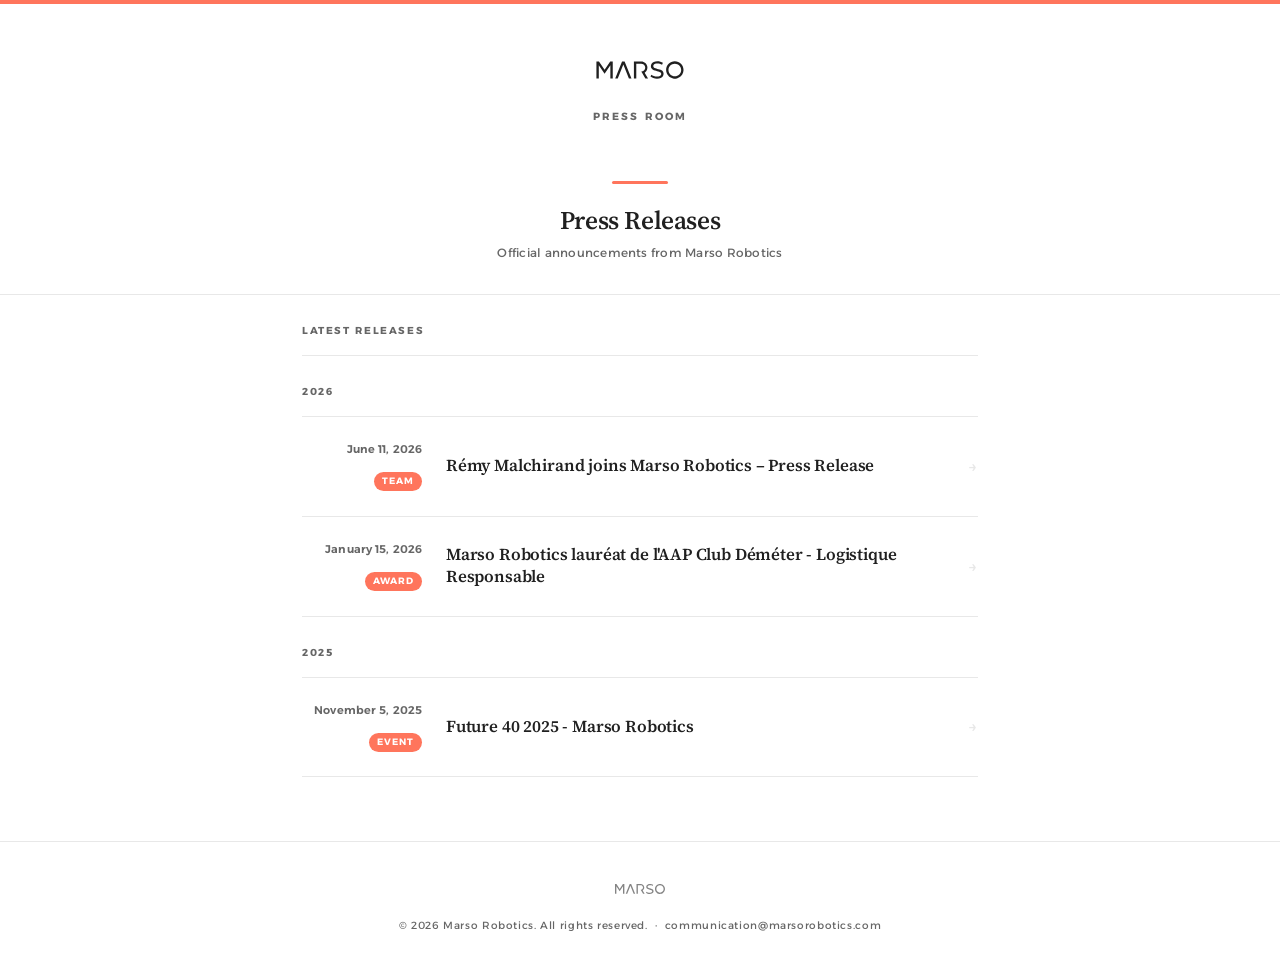
==== index.html @ 1a7bd94d "press: update index" ====
<!DOCTYPE html>
<html lang="en">
<head>
  <meta charset="UTF-8"/>
  <meta name="viewport" content="width=device-width, initial-scale=1.0"/>
  <title>Press Room — Marso Robotics</title>
  <meta name="description" content="Official press releases and announcements from Marso Robotics."/>
  <meta property="og:type" content="website"/>
  <meta property="og:site_name" content="Marso Robotics Press Room"/>
  <meta property="og:title" content="Marso Robotics — Press Room"/>
  <meta property="og:description" content="Official press releases and announcements from Marso Robotics."/>
  <meta property="og:url" content="https://press.marsorobotics.com"/>
  <meta property="og:image" content="https://press.marsorobotics.com/assets/og-image.png"/>
  <meta property="og:image:width" content="1586"/>
  <meta property="og:image:height" content="680"/>
  <meta name="twitter:card" content="summary_large_image"/>
  <meta name="twitter:image" content="https://press.marsorobotics.com/assets/og-image.png"/>
  <link rel="preconnect" href="https://fonts.googleapis.com"/>
  <link rel="preconnect" href="https://fonts.gstatic.com" crossorigin/>
  <link href="https://fonts.googleapis.com/css2?family=Alexandria:wght@400;600;700&family=Source+Serif+4:ital,opsz,wght@0,8..60,400;0,8..60,600;1,8..60,400&display=swap" rel="stylesheet"/>
  <style>
    *,*::before,*::after{box-sizing:border-box;margin:0;padding:0}
    :root{--orange:#FF755C;--orange-dark:#F15C42;--ink:#202020;--ink-light:#666;--mid:#E8E8E8}
    body{font-family:'Alexandria',-apple-system,sans-serif;color:var(--ink);background:#fff;-webkit-font-smoothing:antialiased;line-height:1.6}
    .header-bar{height:4px;background:var(--orange);width:100%}
    .site-header{text-align:center;padding:2.5rem 2rem 1.75rem}
    .site-header .logo{height:52px;display:block;margin:0 auto}
    .press-room-label{margin-top:0.8rem;font-size:0.65rem;font-weight:700;letter-spacing:0.2em;text-transform:uppercase;color:var(--ink-light)}
    .page-intro{text-align:center;padding:1.75rem 2rem 2rem;border-bottom:1px solid var(--mid)}
    .orange-rule{width:56px;height:3px;background:var(--orange);border-radius:2px;margin:0 auto 1.25rem}
    .page-title{font-family:'Source Serif 4',Georgia,serif;font-size:1.6rem;font-weight:600;color:var(--ink);letter-spacing:-0.015em;line-height:1.25;margin-bottom:0.4rem}
    .page-sub{font-size:0.75rem;color:var(--ink-light);letter-spacing:0.02em}
    .container{max-width:740px;margin:0 auto;padding:0 2rem 4rem}
    .section-label{font-size:0.63rem;font-weight:700;letter-spacing:0.16em;text-transform:uppercase;color:var(--ink-light);padding:1.75rem 0 1rem;border-bottom:1px solid var(--mid)}
    .press-item{display:flex;align-items:center;gap:1.5rem;padding:1.5rem 0;border-bottom:1px solid var(--mid);text-decoration:none;color:inherit;transition:opacity .15s}
    .press-item-left{flex-shrink:0;width:120px;text-align:right}
    .press-item-date{display:block;font-size:0.7rem;font-weight:600;color:var(--ink-light);letter-spacing:0.01em;margin-bottom:0.45rem}
    .press-item-tag{display:inline-block;font-size:0.58rem;font-weight:700;letter-spacing:0.1em;text-transform:uppercase;background:var(--orange);color:#fff;padding:2px 8px;border-radius:99px}
    .press-item-body{flex:1;min-width:0}
    .press-item-title{font-family:'Source Serif 4',Georgia,serif;font-size:1.05rem;font-weight:600;color:var(--ink);line-height:1.35;letter-spacing:-0.01em;transition:color .15s}
    .press-item:hover .press-item-title{color:var(--orange)}
    .press-item-arrow{flex-shrink:0;color:var(--mid);font-size:1rem;transition:color .15s,transform .15s}
    .press-item:hover .press-item-arrow{color:var(--orange);transform:translateX(3px)}
    .empty-state{text-align:center;padding:4rem 0;color:var(--ink-light);font-size:0.875rem;font-family:'Source Serif 4',Georgia,serif;font-style:italic}
    .site-footer{border-top:1px solid var(--mid);padding:2rem 2rem 1.75rem;text-align:center}
    .footer-logo{height:30px;display:block;margin:0 auto 0.85rem;opacity:.55}
    .site-footer p{font-size:0.65rem;letter-spacing:0.06em;color:var(--ink-light)}
    .site-footer a{color:var(--ink-light);text-decoration:none}
    .site-footer a:hover{color:var(--orange)}
    @media(max-width:600px){.press-item-left{width:90px}.press-item-title{font-size:.95rem}.press-item-arrow{display:none}}
  </style>
</head>
<body>
<div class="header-bar"></div>
<header class="site-header">
  <a href="/"><img class="logo" src="assets/logo-primary.svg" alt="Marso Robotics"/></a>
  <p class="press-room-label">Press Room</p>
</header>
<div class="page-intro">
  <div class="orange-rule"></div>
  <h1 class="page-title">Press Releases</h1>
  <p class="page-sub">Official announcements from Marso Robotics</p>
</div>
<div class="container">
  <div class="section-label">Latest releases</div>
  
  <div class="section-label">2026</div>
  <a href="releases/r-my-malchirand-joins-marso.html" class="press-item">
    <div class="press-item-left">
      <span class="press-item-date">June 11, 2026</span>
      <span class="press-item-tag">Team</span>
    </div>
    <div class="press-item-body">
      <div class="press-item-title">Rémy Malchirand joins Marso Robotics – Press Release</div>
    </div>
    <span class="press-item-arrow">&#8594;</span>
  </a>
  <a href="releases/marso-robotics-laur-at-de.html" class="press-item">
    <div class="press-item-left">
      <span class="press-item-date">January 15, 2026</span>
      <span class="press-item-tag">Award</span>
    </div>
    <div class="press-item-body">
      <div class="press-item-title">Marso Robotics lauréat de l'AAP Club Déméter - Logistique Responsable</div>
    </div>
    <span class="press-item-arrow">&#8594;</span>
  </a>
  <div class="section-label">2025</div>
  <a href="releases/future-40-2025-marso-robotics.html" class="press-item">
    <div class="press-item-left">
      <span class="press-item-date">November 5, 2025</span>
      <span class="press-item-tag">Event</span>
    </div>
    <div class="press-item-body">
      <div class="press-item-title">Future 40 2025 - Marso Robotics</div>
    </div>
    <span class="press-item-arrow">&#8594;</span>
  </a>
</div>
<footer class="site-footer">
  <img src="assets/logo-primary.svg" alt="Marso Robotics" class="footer-logo"/>
  <p>&copy; 2026 Marso Robotics. All rights reserved. &nbsp;&middot;&nbsp; <a href="mailto:communication@marsorobotics.com">communication@marsorobotics.com</a></p>
</footer>
</body>
</html>
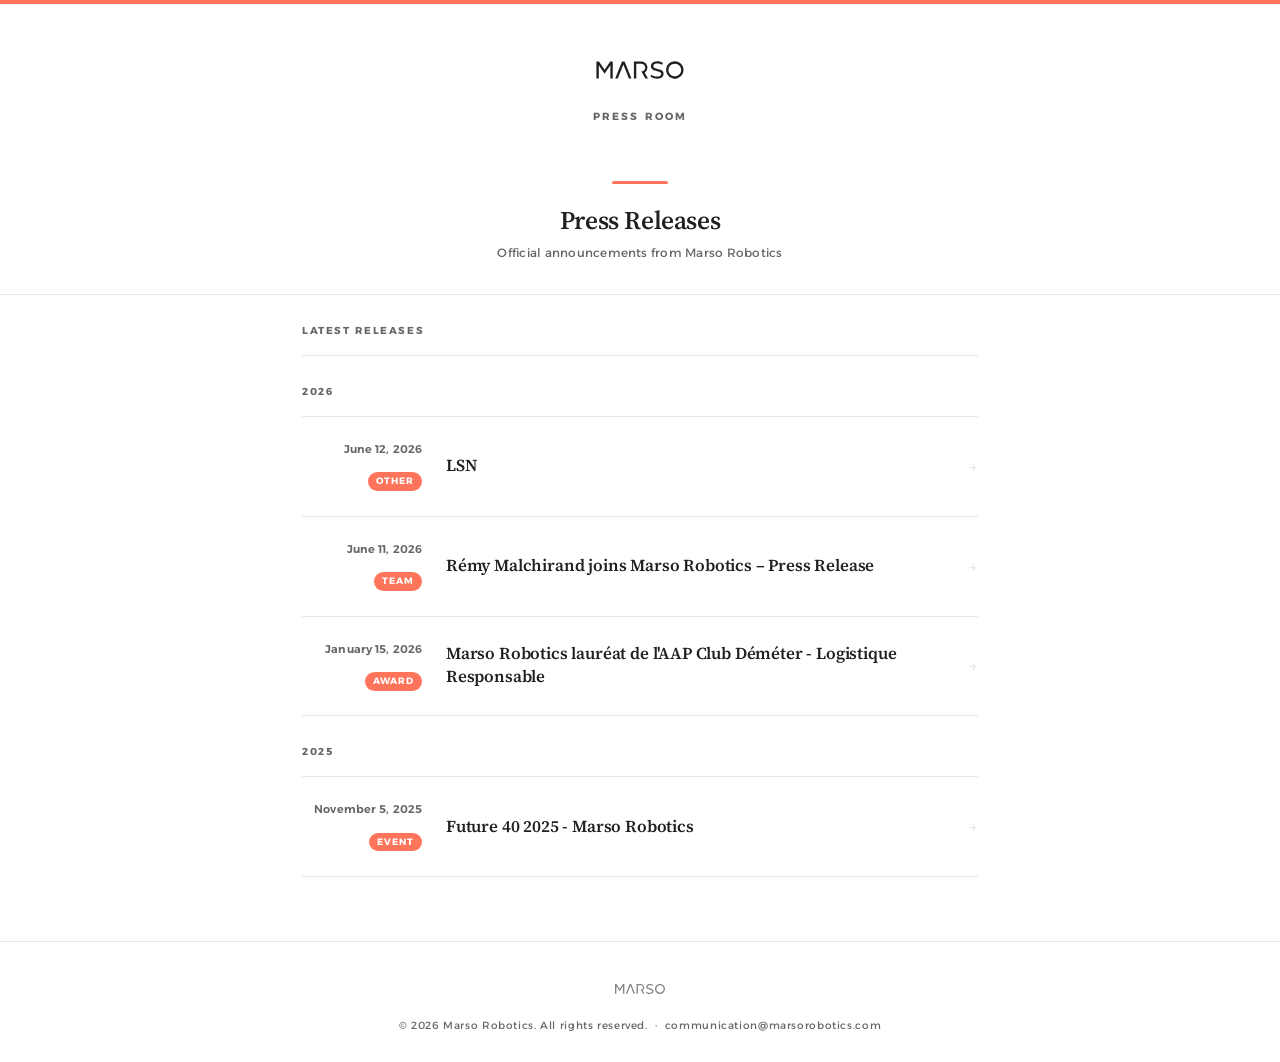
==== commit 3d8237cd: "press: update index" ====
--- a/index.html
+++ b/index.html
@@ -65,6 +65,16 @@
   <div class="section-label">Latest releases</div>
   
   <div class="section-label">2026</div>
+  <a href="releases/lsn.html" class="press-item">
+    <div class="press-item-left">
+      <span class="press-item-date">June 12, 2026</span>
+      <span class="press-item-tag">Other</span>
+    </div>
+    <div class="press-item-body">
+      <div class="press-item-title">LSN</div>
+    </div>
+    <span class="press-item-arrow">&#8594;</span>
+  </a>
   <a href="releases/r-my-malchirand-joins-marso.html" class="press-item">
     <div class="press-item-left">
       <span class="press-item-date">June 11, 2026</span>
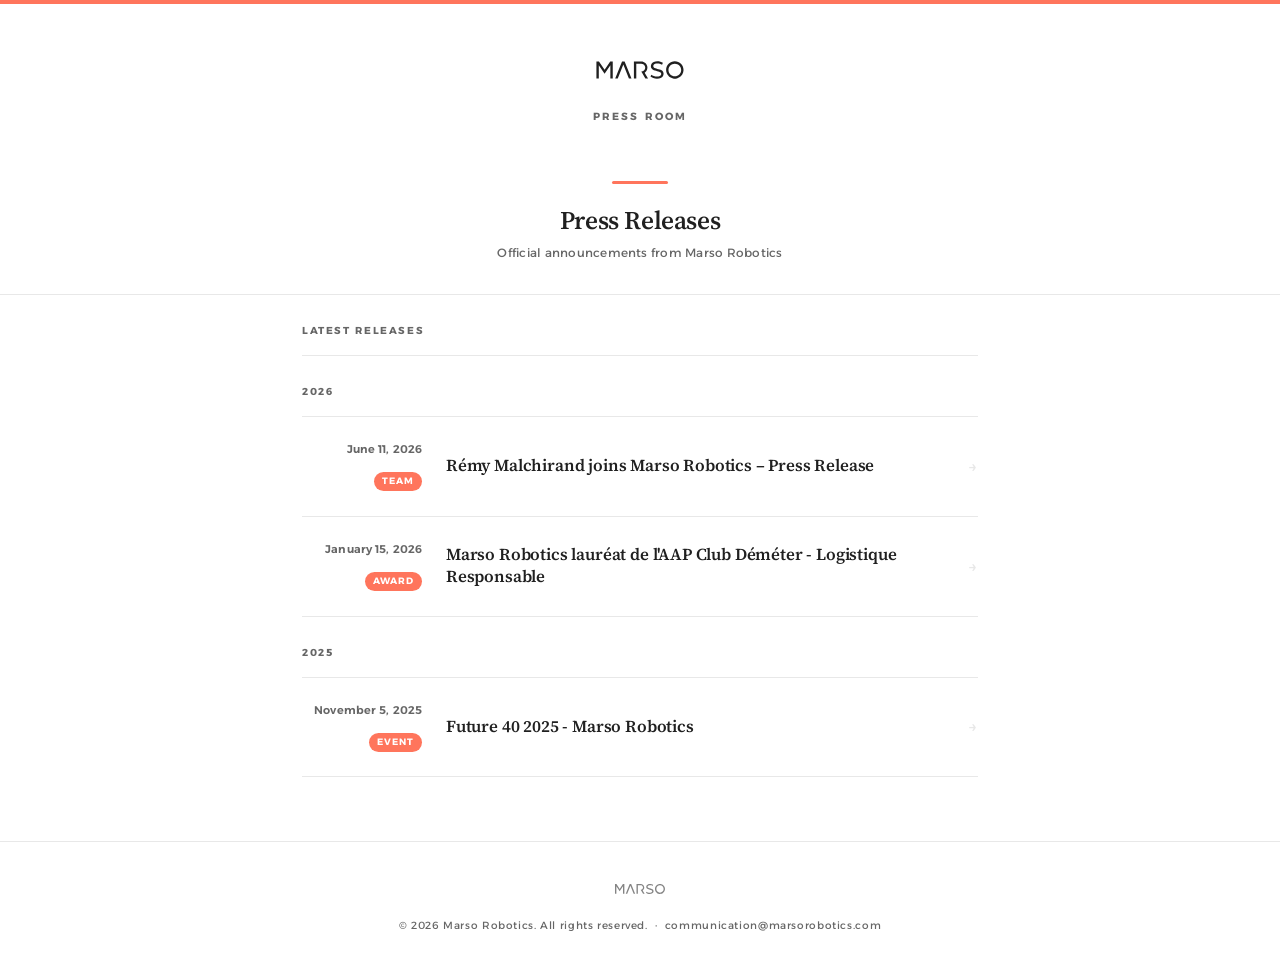
==== commit c3b152da: "press: update index" ====
--- a/index.html
+++ b/index.html
@@ -65,16 +65,6 @@
   <div class="section-label">Latest releases</div>
   
   <div class="section-label">2026</div>
-  <a href="releases/lsn.html" class="press-item">
-    <div class="press-item-left">
-      <span class="press-item-date">June 12, 2026</span>
-      <span class="press-item-tag">Other</span>
-    </div>
-    <div class="press-item-body">
-      <div class="press-item-title">LSN</div>
-    </div>
-    <span class="press-item-arrow">&#8594;</span>
-  </a>
   <a href="releases/r-my-malchirand-joins-marso.html" class="press-item">
     <div class="press-item-left">
       <span class="press-item-date">June 11, 2026</span>
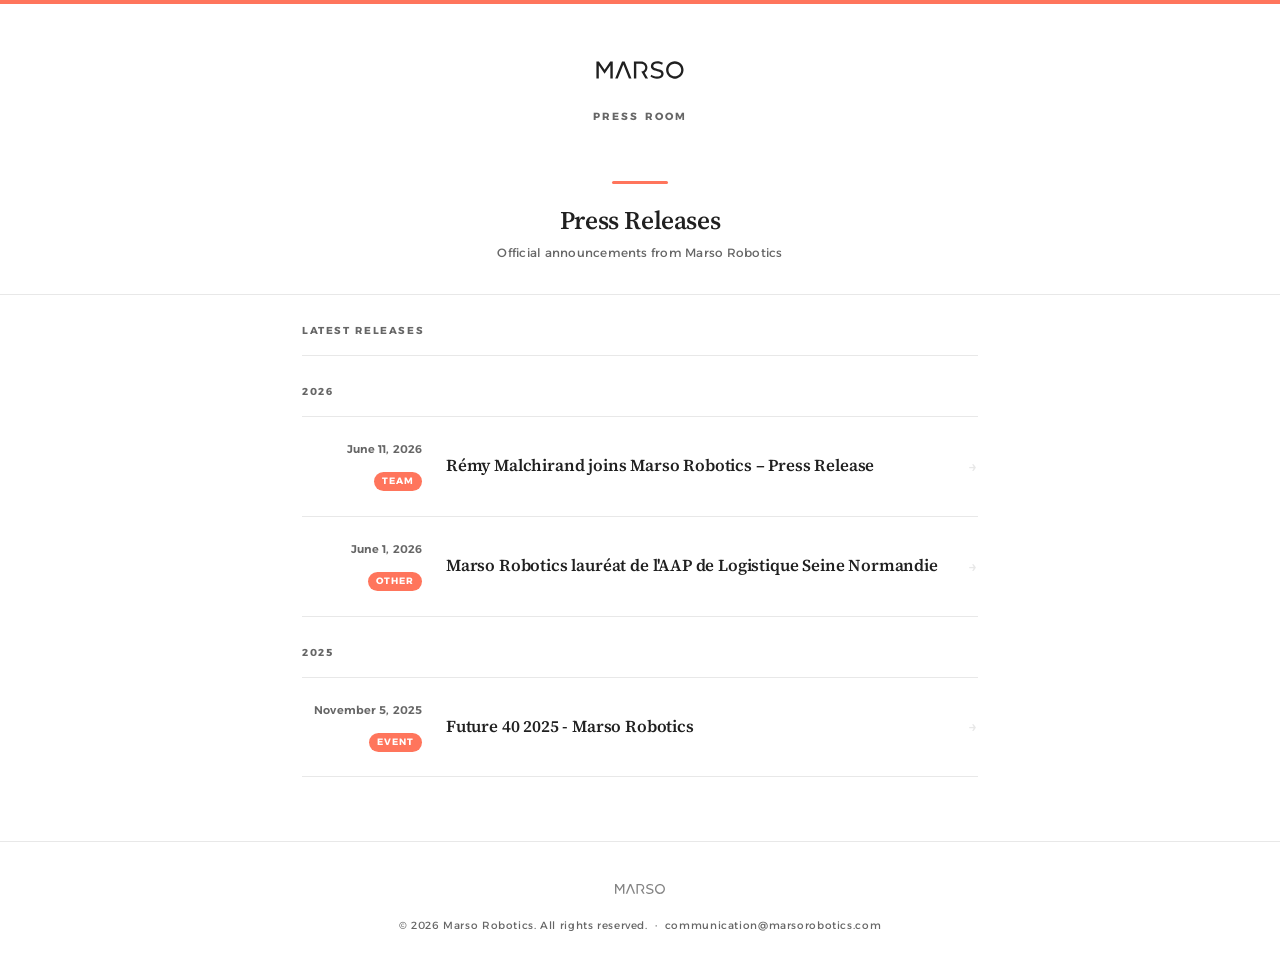
==== commit e0329b13: "press: update index" ====
--- a/index.html
+++ b/index.html
@@ -77,11 +77,11 @@
   </a>
   <a href="releases/marso-robotics-laur-at-de.html" class="press-item">
     <div class="press-item-left">
-      <span class="press-item-date">January 15, 2026</span>
-      <span class="press-item-tag">Award</span>
+      <span class="press-item-date">June 1, 2026</span>
+      <span class="press-item-tag">Other</span>
     </div>
     <div class="press-item-body">
-      <div class="press-item-title">Marso Robotics lauréat de l'AAP Club Déméter - Logistique Responsable</div>
+      <div class="press-item-title">Marso Robotics lauréat de l'AAP de Logistique Seine Normandie</div>
     </div>
     <span class="press-item-arrow">&#8594;</span>
   </a>
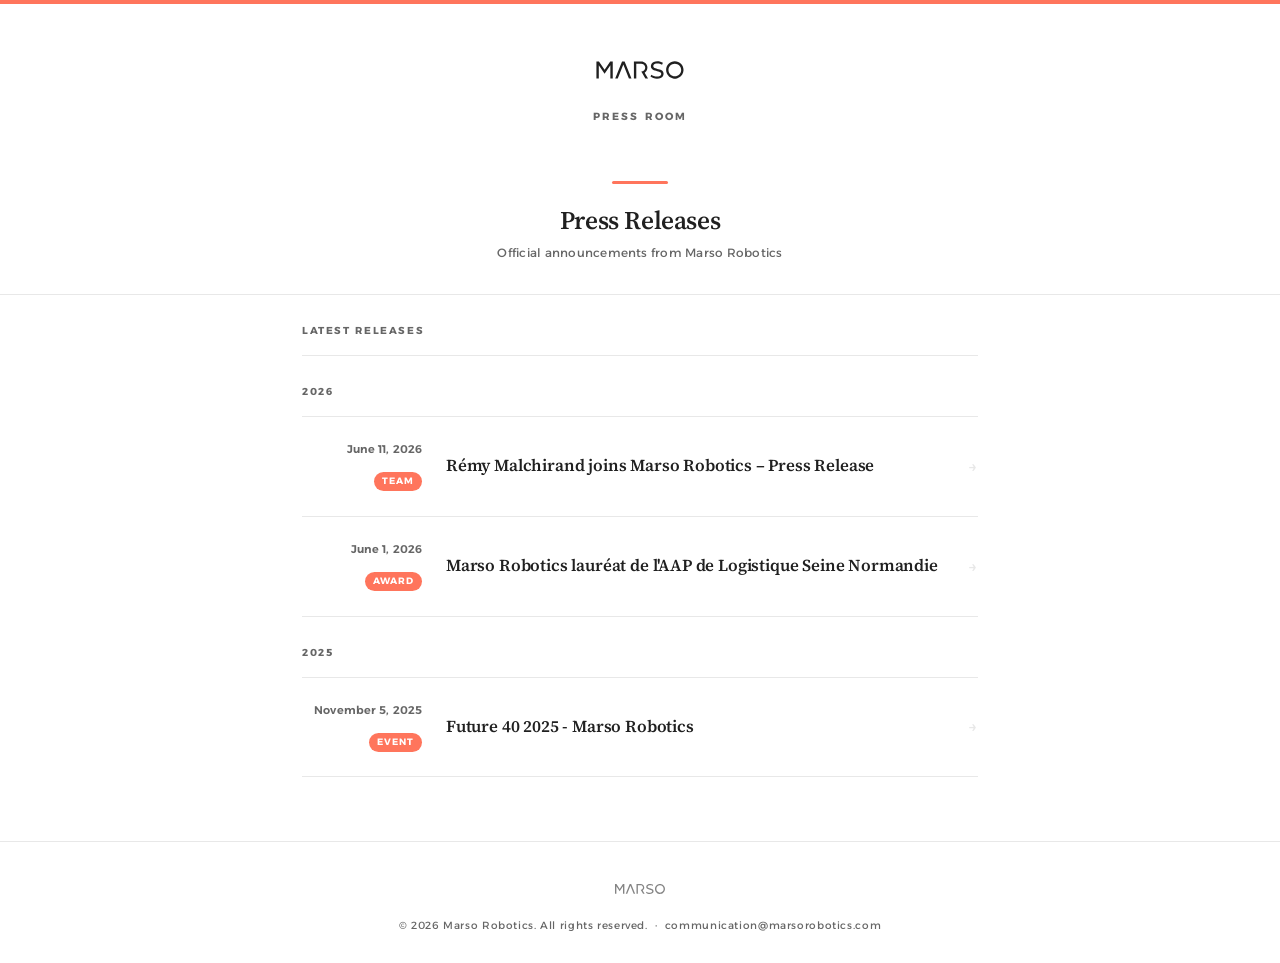
==== commit f5a58654: "press: update index" ====
--- a/index.html
+++ b/index.html
@@ -78,7 +78,7 @@
   <a href="releases/marso-robotics-laur-at-de.html" class="press-item">
     <div class="press-item-left">
       <span class="press-item-date">June 1, 2026</span>
-      <span class="press-item-tag">Other</span>
+      <span class="press-item-tag">Award</span>
     </div>
     <div class="press-item-body">
       <div class="press-item-title">Marso Robotics lauréat de l'AAP de Logistique Seine Normandie</div>
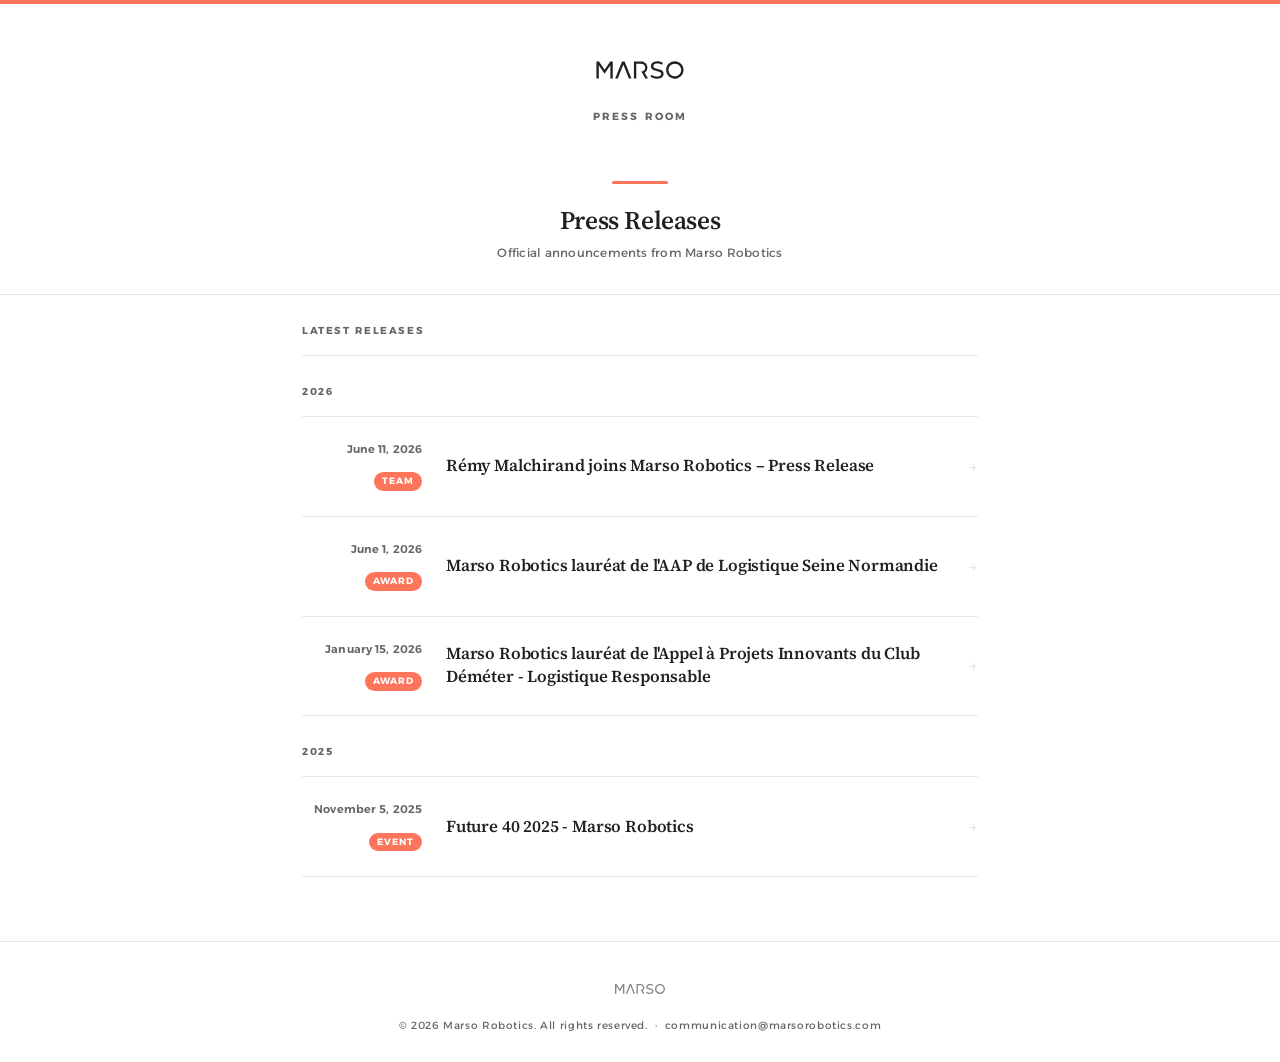
==== commit 2889dfc3: "press: update index" ====
--- a/index.html
+++ b/index.html
@@ -85,6 +85,16 @@
     </div>
     <span class="press-item-arrow">&#8594;</span>
   </a>
+  <a href="releases/marso-robotics-laur-at-de-l-appel-projets.html" class="press-item">
+    <div class="press-item-left">
+      <span class="press-item-date">January 15, 2026</span>
+      <span class="press-item-tag">Award</span>
+    </div>
+    <div class="press-item-body">
+      <div class="press-item-title">Marso Robotics lauréat de l'Appel à Projets Innovants du Club Déméter - Logistique Responsable</div>
+    </div>
+    <span class="press-item-arrow">&#8594;</span>
+  </a>
   <div class="section-label">2025</div>
   <a href="releases/future-40-2025-marso-robotics.html" class="press-item">
     <div class="press-item-left">
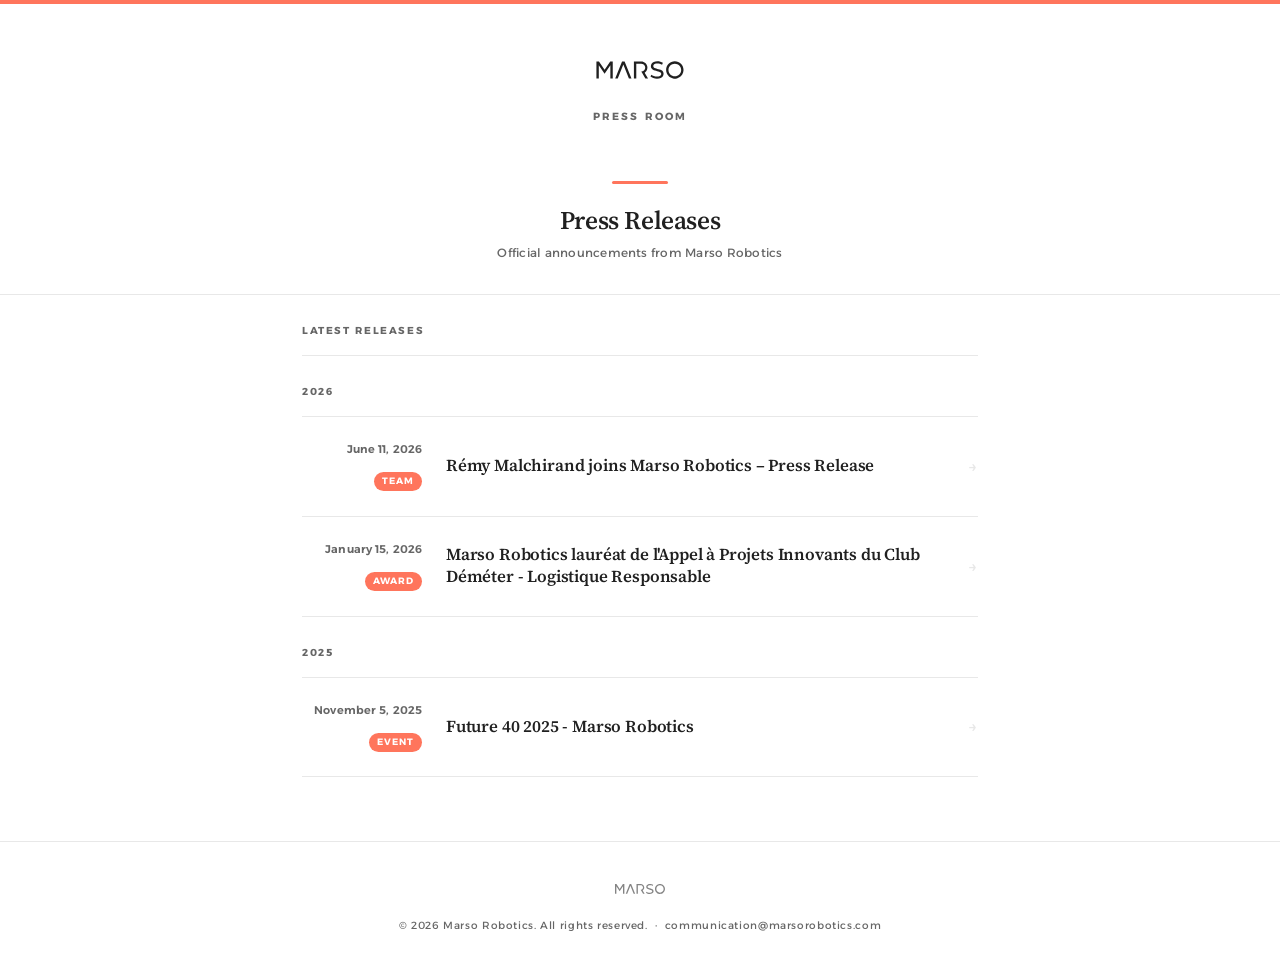
==== commit 79ba4b23: "press: update index" ====
--- a/index.html
+++ b/index.html
@@ -75,16 +75,6 @@
     </div>
     <span class="press-item-arrow">&#8594;</span>
   </a>
-  <a href="releases/marso-robotics-laur-at-de.html" class="press-item">
-    <div class="press-item-left">
-      <span class="press-item-date">June 1, 2026</span>
-      <span class="press-item-tag">Award</span>
-    </div>
-    <div class="press-item-body">
-      <div class="press-item-title">Marso Robotics lauréat de l'AAP de Logistique Seine Normandie</div>
-    </div>
-    <span class="press-item-arrow">&#8594;</span>
-  </a>
   <a href="releases/marso-robotics-laur-at-de-l-appel-projets.html" class="press-item">
     <div class="press-item-left">
       <span class="press-item-date">January 15, 2026</span>
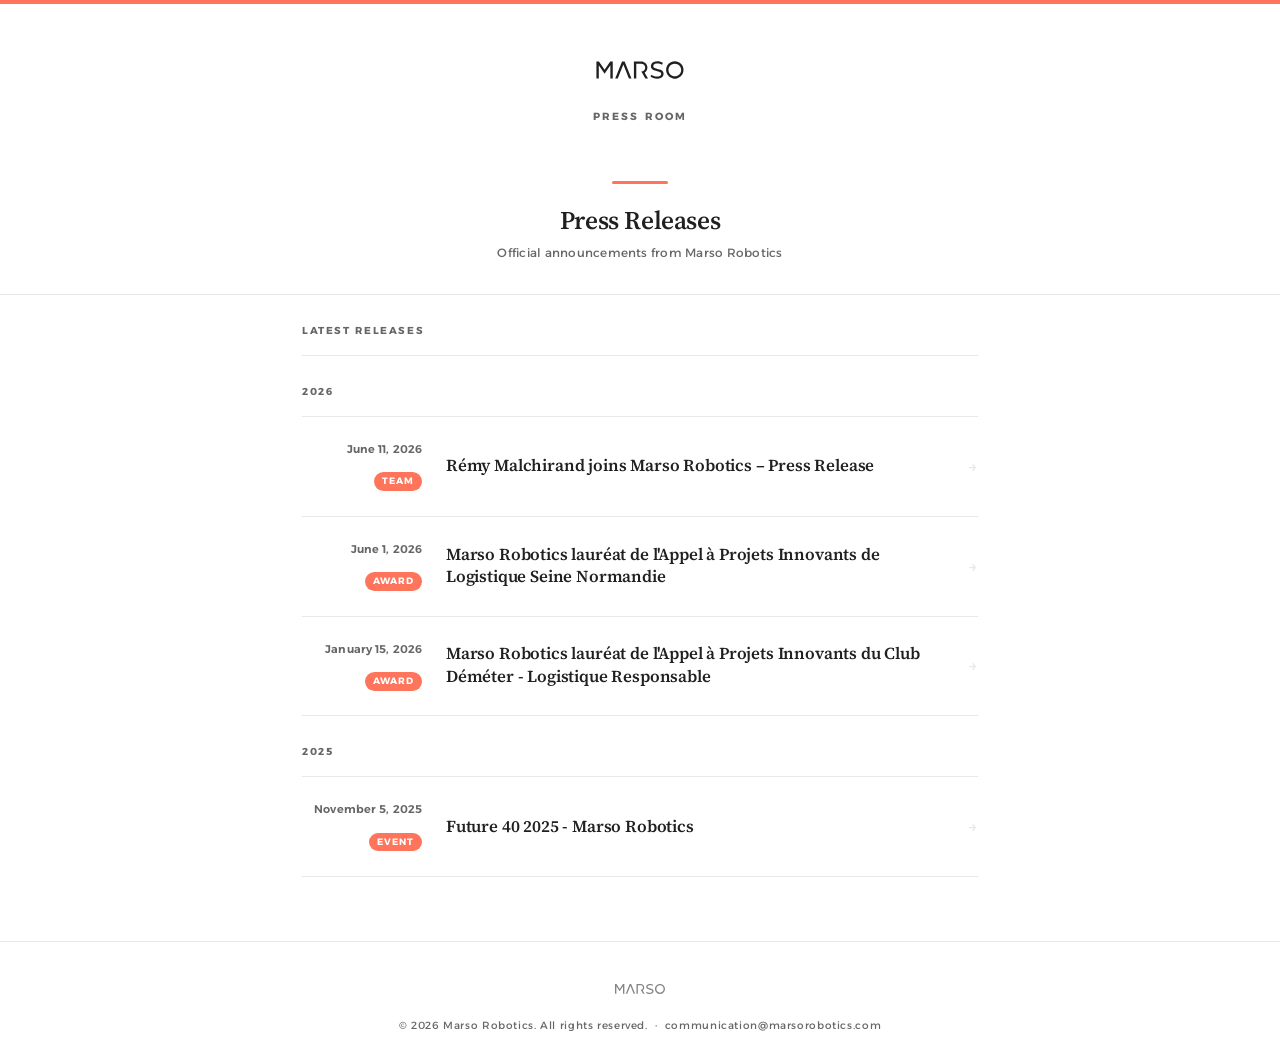
==== commit 1d4569ae: "press: update index" ====
--- a/index.html
+++ b/index.html
@@ -75,6 +75,16 @@
     </div>
     <span class="press-item-arrow">&#8594;</span>
   </a>
+  <a href="releases/marso-robotics-laur-at-de-l-appel-projets-2026-06.html" class="press-item">
+    <div class="press-item-left">
+      <span class="press-item-date">June 1, 2026</span>
+      <span class="press-item-tag">Award</span>
+    </div>
+    <div class="press-item-body">
+      <div class="press-item-title">Marso Robotics lauréat de l'Appel à Projets Innovants de Logistique Seine Normandie</div>
+    </div>
+    <span class="press-item-arrow">&#8594;</span>
+  </a>
   <a href="releases/marso-robotics-laur-at-de-l-appel-projets.html" class="press-item">
     <div class="press-item-left">
       <span class="press-item-date">January 15, 2026</span>
